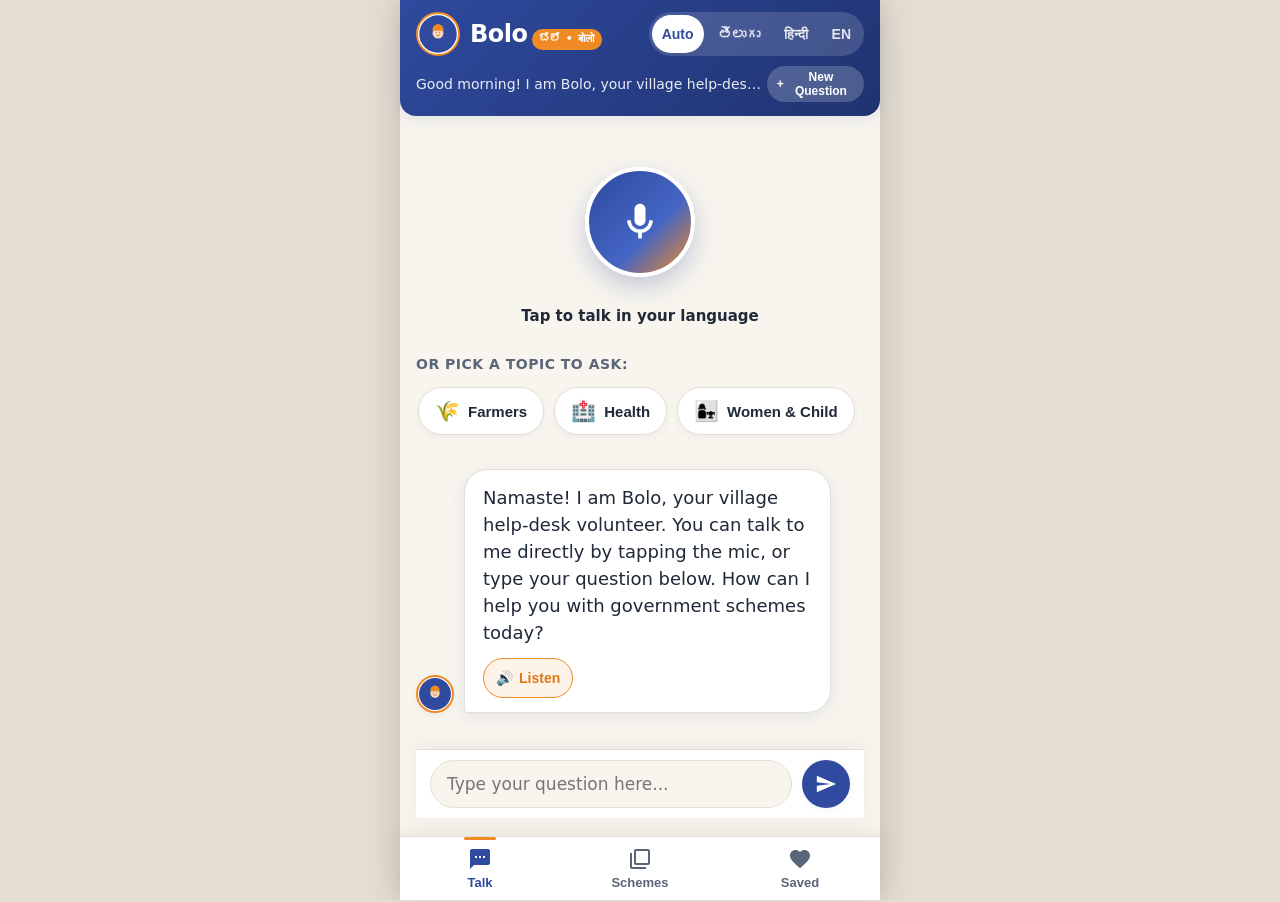
==== frontend/index.html @ a4b92b3e "Bolo: backend and frontend" ====
<!DOCTYPE html>
<html lang="en">
<head>
  <meta charset="UTF-8">
  <meta name="viewport" content="width=device-width, initial-scale=1.0, maximum-scale=1.0, user-scalable=no, viewport-fit=cover">
  <title>Bolo - Voice Help-Desk for Government Schemes</title>
  <meta name="description" content="Voice-first assistant helping rural and semi-urban Indian citizens discover government welfare schemes in their own language.">
  <link rel="manifest" href="manifest.json">
  <meta name="theme-color" content="#2f4a9e">
  <link rel="icon" type="image/svg+xml" href="icon.svg">
  <link rel="apple-touch-icon" href="icon.svg">
  <link rel="stylesheet" href="styles.css">
</head>
<body>
  <!-- Accessibility Live Region for Screen Readers -->
  <div id="aria-status" class="sr-only" style="position: absolute; width: 1px; height: 1px; padding: 0; margin: -1px; overflow: hidden; clip: rect(0, 0, 0, 0); border: 0;" aria-live="polite" aria-atomic="true"></div>

  <div class="app-container">
    <!-- Top App Header -->
    <header class="app-header">
      <div class="header-top">
        <div class="brand-wrapper">
          <div class="brand-avatar" aria-hidden="true">
            <svg viewBox="0 0 512 512" width="100%" height="100%">
              <circle cx="256" cy="256" r="240" fill="#2f4a9e"/>
              <circle cx="256" cy="245" r="70" fill="#fbd5b5"/>
              <path d="M 186 215 C 180 160, 215 130, 256 130 C 297 130, 332 160, 326 215 Z" fill="#f08a24"/>
              <path d="M 234 270 Q 256 295 278 270" fill="none" stroke="#683416" stroke-width="5" stroke-linecap="round"/>
              <circle cx="234" cy="240" r="6" fill="#3c2415"/>
              <circle cx="278" cy="240" r="6" fill="#3c2415"/>
            </svg>
          </div>
          <div class="brand-title">
            <span>Bolo</span>
            <span class="brand-badge">బోలో • बोलो</span>
          </div>
        </div>

        <!-- Language Selector Chips -->
        <nav class="lang-selector" aria-label="Language selection">
          <button type="button" class="lang-btn active" data-lang="auto">Auto</button>
          <button type="button" class="lang-btn" data-lang="te">తెలుగు</button>
          <button type="button" class="lang-btn" data-lang="hi">हिन्दी</button>
          <button type="button" class="lang-btn" data-lang="en">EN</button>
        </nav>
      </div>

      <!-- Time of Day Greeting & Reset Chat -->
      <div class="greeting-bar">
        <span id="header-greeting" class="greeting-text">Namaste! How can I help you?</span>
        <button type="button" id="btn-new-chat" class="reset-chat-btn" title="Start fresh conversation">
          <span>+</span>
          <span id="lbl-new-chat">New Question</span>
        </button>
      </div>
    </header>

    <!-- System Notification Banners -->
    <div id="banner-offline" class="system-banner offline" role="alert">
      <span>⚠️ You are offline. Please check your internet connection.</span>
    </div>
    <div id="banner-waking" class="system-banner loading-wake" role="status">
      <span>⏳ Waking up server, one moment please...</span>
    </div>
    <div id="banner-voice-unavail" class="system-banner voice-unavail" role="status">
      <span>ℹ️ Spoken voice unavailable on this device. Displaying text response.</span>
    </div>

    <!-- ==================== SCREEN 1: TALK (HOME) ==================== -->
    <main id="screen-talk" class="screen talk-screen active">
      <!-- Voice Orb Section -->
      <section class="orb-section" aria-label="Voice conversation orb">
        <div id="orb-wrapper" class="orb-container state-idle" tabindex="0" role="button" aria-label="Microphone button: Tap to talk">
          <div class="orb-ripple orb-ripple-1"></div>
          <div class="orb-ripple orb-ripple-2"></div>
          
          <div class="voice-orb">
            <!-- Mic Icon -->
            <svg id="icon-mic" class="orb-icon" viewBox="0 0 24 24">
              <path d="M12 14c1.66 0 3-1.34 3-3V5c0-1.66-1.34-3-3-3S9 3.34 9 5v6c0 1.66 1.34 3 3 3z"/>
              <path d="M17 11c0 2.76-2.24 5-5 5s-5-2.24-5-5H5c0 3.53 2.61 6.43 6 6.92V21h2v-3.08c3.39-.49 6-3.39 6-6.92h-2z"/>
            </svg>
          </div>
        </div>

        <div id="orb-status" class="orb-status-badge">Tap to talk in your language</div>
        
        <button type="button" id="btn-stop-speaking" class="orb-stop-btn">
          ⏹️ <span id="lbl-stop-voice">Stop Bolo</span>
        </button>
      </section>

      <!-- Topic Starter Tiles -->
      <section class="starter-section" aria-label="Category Starter Questions">
        <div class="section-label" id="lbl-starter-topics">Or pick a topic to ask:</div>
        <div class="starter-chips-scroll" id="starter-tiles-container">
          <!-- Injected via JS based on current language -->
        </div>
      </section>

      <!-- Chat Bubble Container -->
      <section class="chat-messages" id="chat-messages" aria-live="polite">
        <!-- Welcoming Volunteer Message -->
        <div class="chat-row bolo">
          <div class="bubble-avatar" aria-hidden="true">
            <svg viewBox="0 0 512 512" width="100%" height="100%">
              <circle cx="256" cy="256" r="240" fill="#2f4a9e"/>
              <circle cx="256" cy="245" r="70" fill="#fbd5b5"/>
              <path d="M 186 215 C 180 160, 215 130, 256 130 C 297 130, 332 160, 326 215 Z" fill="#f08a24"/>
              <circle cx="234" cy="240" r="6" fill="#3c2415"/>
              <circle cx="278" cy="240" r="6" fill="#3c2415"/>
              <path d="M 234 270 Q 256 295 278 270" fill="none" stroke="#683416" stroke-width="5" stroke-linecap="round"/>
            </svg>
          </div>
          <div class="bubble bolo-bubble">
            <div class="bubble-text" id="welcome-bubble-msg">
              Namaste! I am Bolo, your village help-desk volunteer. You can talk to me directly by tapping the mic, or type your question below. How can I help you with government schemes today?
            </div>
            <div class="bubble-footer">
              <div class="bubble-tools-row">
                <button type="button" class="listen-again-btn welcome-listen-btn">
                  🔊 <span class="lbl-listen-again">Listen</span>
                </button>
              </div>
            </div>
          </div>
        </div>
      </section>

      <!-- Sticky Backup Text Input Bar -->
      <div class="chat-input-bar">
        <input type="text" id="chat-text-input" class="text-input-field" placeholder="Type your question..." autocomplete="off">
        <button type="button" id="btn-send-text" class="send-msg-btn" aria-label="Send question">
          <svg viewBox="0 0 24 24">
            <path d="M2.01 21L23 12 2.01 3 2 10l15 2-15 2z"/>
          </svg>
        </button>
      </div>
    </main>

    <!-- ==================== SCREEN 2: SCHEMES ==================== -->
    <main id="screen-schemes" class="screen schemes-screen">
      <div class="search-box-wrapper">
        <input type="text" id="schemes-search-input" class="search-input" placeholder="Search 130+ schemes (e.g. Kisan, Awas, Health)...">
        <span class="search-icon-badge" aria-hidden="true">🔍</span>
      </div>

      <!-- Categories Filter Chips -->
      <div class="cat-chips-scroll" id="categories-filter-scroll" aria-label="Filter schemes by category">
        <!-- Rendered dynamically from GET /categories -->
      </div>

      <!-- Scheme Cards List -->
      <div class="schemes-list" id="schemes-cards-list">
        <!-- Rendered dynamically -->
      </div>
    </main>

    <!-- ==================== SCREEN 3: SAVED ==================== -->
    <main id="screen-saved" class="screen saved-screen">
      <!-- Bookmarked Schemes Section -->
      <section class="saved-section">
        <div class="saved-header-row">
          <div class="section-label" id="lbl-saved-schemes-title">Saved Schemes</div>
        </div>
        <div id="saved-schemes-container" class="schemes-list">
          <div class="empty-state" id="lbl-empty-saved">No saved schemes yet. Tap the heart icon on any scheme to save it for quick offline reference.</div>
        </div>
      </section>

      <!-- Recent Questions Section -->
      <section class="saved-section" style="margin-top: 12px;">
        <div class="saved-header-row">
          <div class="section-label" id="lbl-recent-questions-title">Recent Questions (Last 10)</div>
          <button type="button" id="btn-clear-questions" class="clear-btn">Clear All</button>
        </div>
        <div id="recent-questions-container" class="schemes-list">
          <div class="empty-state" id="lbl-empty-questions">No recent questions asked yet.</div>
        </div>
      </section>
    </main>

    <!-- ==================== BOTTOM SHEET MODAL (SCHEME DETAILS) ==================== -->
    <div id="bottom-sheet-backdrop" class="bottom-sheet-backdrop" role="dialog" aria-modal="true" aria-hidden="true">
      <div class="bottom-sheet" id="bottom-sheet-content">
        <div class="sheet-handle-bar"></div>
        
        <div class="sheet-header">
          <div class="sheet-title-group">
            <span class="cat-tag" id="sheet-cat-badge">Category</span>
            <h2 class="card-title" id="sheet-scheme-title" style="margin-top: 4px;">Scheme Title</h2>
            <div style="font-size: 13px; color: var(--text-muted); margin-top: 2px;" id="sheet-verified-date">Verified</div>
          </div>
          <button type="button" class="sheet-close-btn" id="btn-close-sheet" aria-label="Close details">✕</button>
        </div>

        <div class="sheet-body">
          <!-- Benefits Highlight -->
          <div class="benefit-highlight-box" id="sheet-benefit-box">
            💰 Benefit: ...
          </div>

          <!-- Description -->
          <div class="sheet-section">
            <div class="sheet-section-title" id="lbl-sheet-desc">What it is</div>
            <div class="sheet-section-content" id="sheet-desc-content">...</div>
          </div>

          <!-- Eligibility -->
          <div class="sheet-section">
            <div class="sheet-section-title" id="lbl-sheet-eligibility">Eligibility Criteria</div>
            <div class="sheet-section-content" id="sheet-eligibility-content">...</div>
          </div>

          <!-- Age & Income Limits -->
          <div class="sheet-section">
            <div class="sheet-section-title" id="lbl-sheet-limits">Age & Income Limits</div>
            <div class="sheet-section-content">
              <div><strong>Age Limit:</strong> <span id="sheet-age-content">None</span></div>
              <div style="margin-top: 4px;"><strong>Income Limit:</strong> <span id="sheet-income-content">None</span></div>
            </div>
          </div>

          <!-- Interactive Documents Checklist -->
          <div class="sheet-section">
            <div class="sheet-section-title" id="lbl-sheet-docs">Required Documents Checklist</div>
            <div class="checklist-container" id="sheet-docs-checklist">
              <!-- Rendered dynamically with checkboxes -->
            </div>
          </div>

          <!-- How to Apply -->
          <div class="sheet-section">
            <div class="sheet-section-title" id="lbl-sheet-apply">How to Apply</div>
            <div class="sheet-section-content" id="sheet-apply-content">...</div>
          </div>

          <!-- Official Portal Link -->
          <div class="sheet-section">
            <div class="sheet-section-title" id="lbl-sheet-portal">Official Portal</div>
            <a href="#" id="sheet-official-url" target="_blank" rel="noopener noreferrer" style="color: var(--primary); font-size: 15px; word-break: break-all;">
              Visit Official Website ↗
            </a>
          </div>
        </div>

        <!-- Sticky Actions -->
        <div class="sheet-actions">
          <div class="sheet-actions-row">
            <button type="button" class="sheet-btn ask" id="sheet-btn-ask">
              🗣️ <span id="lbl-sheet-ask">Ask Bolo</span>
            </button>
            <button type="button" class="sheet-btn listen" id="sheet-btn-listen">
              🔊 <span id="lbl-sheet-listen">Listen</span>
            </button>
          </div>
          <div class="sheet-actions-row">
            <button type="button" class="sheet-btn save" id="sheet-btn-save">
              🤍 <span id="lbl-sheet-save">Save</span>
            </button>
            <a href="#" class="sheet-btn share" id="sheet-btn-whatsapp" target="_blank" rel="noopener noreferrer">
              📲 <span>WhatsApp</span>
            </a>
          </div>
        </div>
      </div>
    </div>

    <!-- ==================== BOTTOM TAB BAR ==================== -->
    <nav class="bottom-nav" aria-label="Bottom Navigation">
      <button type="button" class="nav-tab active" data-tab="talk" id="tab-btn-talk">
        <svg viewBox="0 0 24 24">
          <path d="M20 2H4c-1.1 0-1.99.9-1.99 2L2 22l4-4h14c1.1 0 2-.9 2-2V4c0-1.1-.9-2-2-2zM9 11H7V9h2v2zm4 0h-2V9h2v2zm4 0h-2V9h2v2z"/>
        </svg>
        <span id="nav-lbl-talk">Talk</span>
      </button>

      <button type="button" class="nav-tab" data-tab="schemes" id="tab-btn-schemes">
        <svg viewBox="0 0 24 24">
          <path d="M4 6H2v14c0 1.1.9 2 2 2h14v-2H4V6zm16-4H8c-1.1 0-2 .9-2 2v12c0 1.1.9 2 2 2h12c1.1 0 2-.9 2-2V4c0-1.1-.9-2-2-2zm0 14H8V4h12v12z"/>
        </svg>
        <span id="nav-lbl-schemes">Schemes</span>
      </button>

      <button type="button" class="nav-tab" data-tab="saved" id="tab-btn-saved">
        <svg viewBox="0 0 24 24">
          <path d="M12 21.35l-1.45-1.32C5.4 15.36 2 12.28 2 8.5 2 5.42 4.42 3 7.5 3c1.74 0 3.41.81 4.5 2.09C13.09 3.81 14.76 3 16.5 3 19.58 3 22 5.42 22 8.5c0 3.78-3.4 6.86-8.55 11.54L12 21.35z"/>
        </svg>
        <span id="nav-lbl-saved">Saved</span>
      </button>
    </nav>
  </div>

  <script src="config.js"></script>
  <script src="app.js"></script>
</body>
</html>
---- frontend/styles.css ----
/* ==========================================================================
   Bolo Mobile Web App - Stylesheet
   Warm Indian Palette: Deep Blue (#2f4a9e), Saffron (#f08a24), Green (#1f8a4c),
   Red (#d9442b), Cream (#f8f5ee).
   ========================================================================== */

:root {
  --primary: #2f4a9e;
  --primary-dark: #1f3370;
  --primary-light: #4465c4;
  --saffron: #f08a24;
  --saffron-light: #fef3e9;
  --saffron-hover: #dd7915;
  --green: #1f8a4c;
  --green-light: #e8f5ee;
  --red: #d9442b;
  --red-light: #fcece9;
  
  --bg-app: #f8f5ee;
  --bg-card: #ffffff;
  --bg-surface: #ffffff;
  --bg-bubble-bolo: #ffffff;
  --bg-bubble-user: #2f4a9e;
  
  --text-main: #1f2937;
  --text-muted: #596579;
  --text-light: #ffffff;
  
  --border-subtle: #e5e0d4;
  --border-focus: #f08a24;
  
  --shadow-sm: 0 2px 6px rgba(47, 74, 158, 0.06);
  --shadow-md: 0 4px 16px rgba(47, 74, 158, 0.1);
  --shadow-lg: 0 10px 28px rgba(47, 74, 158, 0.14);
  
  --radius-sm: 10px;
  --radius-md: 16px;
  --radius-lg: 24px;
  --radius-full: 9999px;

  --font-family: system-ui, -apple-system, BlinkMacSystemFont, "Segoe UI", Roboto, "Noto Sans Telugu", "Noto Sans Devanagari", sans-serif;
}

@media (prefers-color-scheme: dark) {
  :root {
    --bg-app: #121620;
    --bg-card: #1c2233;
    --bg-surface: #1e2538;
    --bg-bubble-bolo: #1c2233;
    --bg-bubble-user: #2f4a9e;
    
    --text-main: #f3f4f6;
    --text-muted: #9aa8bd;
    --border-subtle: #2d374e;
    --saffron-light: #342416;
    --green-light: #162f22;
    --red-light: #351b17;
    
    --shadow-sm: 0 2px 6px rgba(0, 0, 0, 0.3);
    --shadow-md: 0 4px 16px rgba(0, 0, 0, 0.4);
    --shadow-lg: 0 10px 28px rgba(0, 0, 0, 0.5);
  }
}

/* ==================== BASE & RESET ==================== */
*, *::before, *::after {
  box-sizing: border-box;
  margin: 0;
  padding: 0;
  -webkit-tap-highlight-color: transparent;
}

html, body {
  width: 100%;
  height: 100%;
  background-color: #e5ded2;
  font-family: var(--font-family);
  font-size: 18px;
  line-height: 1.5;
  color: var(--text-main);
  overflow-x: hidden;
}

/* Centered Mobile App Shell on Desktop */
.app-container {
  width: 100%;
  max-width: 480px;
  min-height: 100vh;
  margin: 0 auto;
  background-color: var(--bg-app);
  display: flex;
  flex-direction: column;
  position: relative;
  box-shadow: 0 0 40px rgba(0, 0, 0, 0.15);
  padding-bottom: calc(68px + env(safe-area-inset-bottom, 0px));
}

/* Accessibility Focus Outline */
button:focus-visible, a:focus-visible, input:focus-visible {
  outline: 3px solid var(--saffron);
  outline-offset: 2px;
}

/* ==================== HEADER & TOP BAR ==================== */
.app-header {
  background: linear-gradient(135deg, var(--primary) 0%, var(--primary-dark) 100%);
  color: var(--text-light);
  padding: max(12px, env(safe-area-inset-top, 12px)) 16px 14px 16px;
  border-bottom-left-radius: var(--radius-md);
  border-bottom-right-radius: var(--radius-md);
  box-shadow: var(--shadow-md);
  position: sticky;
  top: 0;
  z-index: 40;
}

.header-top {
  display: flex;
  align-items: center;
  justify-content: space-between;
  margin-bottom: 8px;
}

.brand-wrapper {
  display: flex;
  align-items: center;
  gap: 10px;
}

.brand-avatar {
  width: 44px;
  height: 44px;
  border-radius: var(--radius-full);
  border: 2px solid var(--saffron);
  background: #ffffff;
  display: flex;
  align-items: center;
  justify-content: center;
  overflow: hidden;
  box-shadow: var(--shadow-sm);
}

.brand-avatar svg {
  width: 100%;
  height: 100%;
}

.brand-title {
  font-size: 24px;
  font-weight: 800;
  letter-spacing: -0.5px;
  display: flex;
  align-items: baseline;
  gap: 4px;
}

.brand-badge {
  font-size: 11px;
  font-weight: 600;
  background: var(--saffron);
  color: #ffffff;
  padding: 2px 7px;
  border-radius: var(--radius-full);
  text-transform: uppercase;
  letter-spacing: 0.5px;
}

/* Language Selector Chips */
.lang-selector {
  display: flex;
  gap: 4px;
  background: rgba(255, 255, 255, 0.15);
  padding: 3px;
  border-radius: var(--radius-full);
}

.lang-btn {
  background: transparent;
  border: none;
  color: rgba(255, 255, 255, 0.85);
  font-size: 14px;
  font-weight: 600;
  padding: 6px 10px;
  min-height: 38px;
  border-radius: var(--radius-full);
  cursor: pointer;
  transition: all 0.2s ease;
}

.lang-btn.active {
  background: #ffffff;
  color: var(--primary);
  box-shadow: var(--shadow-sm);
}

/* Greeting Sub-bar */
.greeting-bar {
  font-size: 14px;
  color: rgba(255, 255, 255, 0.9);
  display: flex;
  align-items: center;
  justify-content: space-between;
  padding-top: 2px;
}

.greeting-text {
  font-weight: 500;
  white-space: nowrap;
  overflow: hidden;
  text-overflow: ellipsis;
}

.reset-chat-btn {
  background: rgba(255, 255, 255, 0.2);
  color: #ffffff;
  border: none;
  font-size: 12px;
  font-weight: 600;
  padding: 4px 10px;
  border-radius: var(--radius-full);
  cursor: pointer;
  display: flex;
  align-items: center;
  gap: 4px;
  transition: background 0.2s;
}

.reset-chat-btn:hover {
  background: rgba(255, 255, 255, 0.3);
}

/* ==================== SYSTEM NOTIFICATION BANNERS ==================== */
.system-banner {
  padding: 8px 16px;
  font-size: 14px;
  font-weight: 600;
  display: flex;
  align-items: center;
  justify-content: space-between;
  gap: 8px;
  display: none;
  z-index: 39;
}

.system-banner.active {
  display: flex;
}

.system-banner.offline {
  background: var(--red);
  color: #ffffff;
}

.system-banner.loading-wake {
  background: var(--saffron);
  color: #ffffff;
}

.system-banner.voice-unavail {
  background: var(--primary);
  color: #ffffff;
  font-size: 13px;
}

/* Screen Views */
.screen {
  display: none;
  flex: 1;
  padding: 16px;
  flex-direction: column;
}

.screen.active {
  display: flex;
}

/* ==================== SCREEN 1: TALK (HOME) ==================== */
.talk-screen {
  display: flex;
  flex-direction: column;
  gap: 16px;
}

/* Voice Orb Section */
.orb-section {
  display: flex;
  flex-direction: column;
  align-items: center;
  justify-content: center;
  padding: 20px 0 10px 0;
  position: relative;
}

.orb-container {
  width: 140px;
  height: 140px;
  position: relative;
  display: flex;
  align-items: center;
  justify-content: center;
  cursor: pointer;
}

/* Expanding ripple rings behind the orb */
.orb-ripple {
  position: absolute;
  width: 100%;
  height: 100%;
  border-radius: var(--radius-full);
  pointer-events: none;
  opacity: 0;
  transition: transform 0.1s ease, opacity 0.2s ease;
}

/* The Core Voice Orb Button */
.voice-orb {
  width: 110px;
  height: 110px;
  border-radius: var(--radius-full);
  border: 4px solid #ffffff;
  display: flex;
  flex-direction: column;
  align-items: center;
  justify-content: center;
  position: relative;
  z-index: 5;
  box-shadow: 0 10px 25px rgba(47, 74, 158, 0.25);
  transition: all 0.3s cubic-bezier(0.34, 1.56, 0.64, 1);
  background: linear-gradient(135deg, var(--primary) 0%, var(--saffron) 100%);
  color: #ffffff;
}

.orb-icon {
  width: 44px;
  height: 44px;
  fill: currentColor;
}

.orb-status-badge {
  margin-top: 12px;
  font-size: 15px;
  font-weight: 700;
  color: var(--text-main);
  text-align: center;
  min-height: 24px;
  display: flex;
  align-items: center;
  gap: 6px;
}

/* Orb States */
/* 1. Idle: Soft breathing */
.orb-container.state-idle .voice-orb {
  animation: orb-breathe 3.5s ease-in-out infinite;
  background: linear-gradient(135deg, var(--primary) 0%, var(--primary-light) 60%, var(--saffron) 100%);
}

@keyframes orb-breathe {
  0%, 100% { transform: scale(1); box-shadow: 0 8px 20px rgba(47, 74, 158, 0.2); }
  50% { transform: scale(1.05); box-shadow: 0 12px 30px rgba(240, 138, 36, 0.3); }
}

/* 2. Listening: Green reactive ripples */
.orb-container.state-listening .voice-orb {
  background: linear-gradient(135deg, var(--green) 0%, #2ecc71 100%);
  border-color: #ffffff;
  box-shadow: 0 0 30px rgba(31, 138, 76, 0.5);
  animation: orb-listening-pulse 1.2s infinite alternate;
}

.orb-container.state-listening .orb-ripple-1 {
  border: 3px solid var(--green);
  opacity: 0.6;
  animation: ripple-wave 1.8s infinite;
}

.orb-container.state-listening .orb-ripple-2 {
  border: 2px solid var(--green);
  opacity: 0.4;
  animation: ripple-wave 1.8s 0.6s infinite;
}

@keyframes orb-listening-pulse {
  0% { transform: scale(1.02); }
  100% { transform: scale(1.08); }
}

@keyframes ripple-wave {
  0% { transform: scale(1); opacity: 0.7; }
  100% { transform: scale(1.7); opacity: 0; }
}

/* 3. Thinking: Saffron dots */
.orb-container.state-thinking .voice-orb {
  background: linear-gradient(135deg, var(--saffron) 0%, #ffb74d 100%);
  animation: orb-rotate-glow 2s linear infinite;
  box-shadow: 0 0 25px rgba(240, 138, 36, 0.5);
}

@keyframes orb-rotate-glow {
  0% { transform: rotate(0deg); }
  100% { transform: rotate(360deg); }
}

/* 4. Speaking: Pulsing with Stop action */
.orb-container.state-speaking .voice-orb {
  background: linear-gradient(135deg, var(--primary) 0%, #e74c3c 100%);
  box-shadow: 0 0 28px rgba(231, 76, 60, 0.4);
  animation: orb-speaking-pulse 0.8s infinite alternate;
}

.orb-stop-btn {
  display: none;
  margin-top: 8px;
  background: var(--red);
  color: #ffffff;
  border: none;
  font-size: 14px;
  font-weight: 700;
  padding: 8px 18px;
  border-radius: var(--radius-full);
  cursor: pointer;
  box-shadow: var(--shadow-sm);
  align-items: center;
  gap: 6px;
}

.orb-container.state-speaking ~ .orb-stop-btn {
  display: inline-flex;
}

/* Category Starter Chips Horizontal Carousel */
.starter-section {
  display: flex;
  flex-direction: column;
  gap: 8px;
}

.section-label {
  font-size: 14px;
  font-weight: 700;
  color: var(--text-muted);
  text-transform: uppercase;
  letter-spacing: 0.5px;
}

.starter-chips-scroll {
  display: flex;
  gap: 10px;
  overflow-x: auto;
  padding: 4px 2px 8px 2px;
  scrollbar-width: none;
  -webkit-overflow-scrolling: touch;
}

.starter-chips-scroll::-webkit-scrollbar {
  display: none;
}

.starter-tile {
  flex: 0 0 auto;
  display: flex;
  align-items: center;
  gap: 8px;
  background: var(--bg-card);
  border: 1px solid var(--border-subtle);
  padding: 10px 16px;
  min-height: 48px;
  border-radius: var(--radius-full);
  cursor: pointer;
  font-size: 15px;
  font-weight: 600;
  color: var(--text-main);
  box-shadow: var(--shadow-sm);
  transition: all 0.2s ease;
}

.starter-tile:hover, .starter-tile:active {
  border-color: var(--saffron);
  transform: translateY(-2px);
  box-shadow: var(--shadow-md);
}

.starter-tile .tile-icon {
  font-size: 20px;
}

/* Chat History Area */
.chat-messages {
  display: flex;
  flex-direction: column;
  gap: 16px;
  margin-top: 10px;
  padding-bottom: 20px;
}

/* Chat Bubble Common */
.chat-row {
  display: flex;
  align-items: flex-end;
  gap: 10px;
  width: 100%;
}

.chat-row.user {
  justify-content: flex-end;
}

.chat-row.bolo {
  justify-content: flex-start;
}

.bubble-avatar {
  width: 38px;
  height: 38px;
  border-radius: var(--radius-full);
  border: 2px solid var(--saffron);
  background: #ffffff;
  display: flex;
  align-items: center;
  justify-content: center;
  overflow: hidden;
  flex-shrink: 0;
  box-shadow: var(--shadow-sm);
}

.bubble {
  max-width: 82%;
  padding: 14px 18px;
  font-size: 18px;
  line-height: 1.5;
  box-shadow: var(--shadow-sm);
  position: relative;
  word-break: break-word;
}

/* User Bubble (Right) */
.bubble.user-bubble {
  background: var(--bg-bubble-user);
  color: var(--text-light);
  border-radius: var(--radius-lg);
  border-bottom-right-radius: 4px;
}

/* Bolo Bubble (Left) */
.bubble.bolo-bubble {
  background: var(--bg-bubble-bolo);
  color: var(--text-main);
  border: 1px solid var(--border-subtle);
  border-radius: var(--radius-lg);
  border-bottom-left-radius: 4px;
  box-shadow: var(--shadow-md);
}

.bubble.bolo-bubble.unknown-bubble {
  border-left: 5px solid var(--red);
  background: var(--red-light);
}

.bubble-text {
  font-size: 18px;
  font-weight: 500;
}

/* Bubble Actions & Controls */
.bubble-footer {
  margin-top: 12px;
  display: flex;
  flex-direction: column;
  gap: 10px;
}

.bubble-tools-row {
  display: flex;
  flex-wrap: wrap;
  align-items: center;
  gap: 8px;
}

.listen-again-btn {
  background: var(--saffron-light);
  color: var(--saffron-hover);
  border: 1px solid var(--saffron);
  font-size: 14px;
  font-weight: 600;
  padding: 6px 12px;
  min-height: 40px;
  border-radius: var(--radius-full);
  cursor: pointer;
  display: inline-flex;
  align-items: center;
  gap: 6px;
  transition: background 0.2s;
}

.listen-again-btn:hover {
  background: var(--saffron);
  color: #ffffff;
}

/* Source Chips */
.sources-container {
  display: flex;
  flex-wrap: wrap;
  gap: 6px;
}

.source-chip {
  background: var(--primary-light);
  color: #ffffff;
  font-size: 13px;
  font-weight: 600;
  padding: 5px 12px;
  min-height: 38px;
  border-radius: var(--radius-full);
  text-decoration: none;
  display: inline-flex;
  align-items: center;
  gap: 6px;
  transition: opacity 0.2s;
}

.source-chip:hover {
  opacity: 0.9;
}

/* Option Buttons for Follow-up Questions */
.options-container {
  display: flex;
  flex-wrap: wrap;
  gap: 8px;
  margin-top: 6px;
}

.option-btn {
  background: var(--saffron);
  color: #ffffff;
  border: none;
  font-size: 16px;
  font-weight: 700;
  padding: 10px 18px;
  min-height: 48px;
  border-radius: var(--radius-full);
  cursor: pointer;
  box-shadow: var(--shadow-sm);
  transition: transform 0.15s, background 0.2s;
}

.option-btn:hover, .option-btn:active {
  background: var(--saffron-hover);
  transform: scale(1.03);
}

/* Unknown State Helpline and Mee Seva Buttons */
.helpline-actions {
  display: flex;
  flex-direction: column;
  gap: 8px;
  margin-top: 8px;
}

.helpline-btn {
  display: flex;
  align-items: center;
  justify-content: center;
  gap: 8px;
  padding: 12px 18px;
  min-height: 48px;
  border-radius: var(--radius-md);
  text-decoration: none;
  font-size: 16px;
  font-weight: 700;
  cursor: pointer;
  box-shadow: var(--shadow-sm);
}

.helpline-btn.call {
  background: var(--red);
  color: #ffffff;
}

.helpline-btn.locator {
  background: var(--primary);
  color: #ffffff;
}

/* End-of-Answer Follow-up Prompts */
.answer-continuation {
  margin-top: 8px;
  display: flex;
  align-items: center;
  gap: 8px;
}

.talk-again-btn {
  background: var(--primary);
  color: #ffffff;
  border: none;
  font-size: 14px;
  font-weight: 600;
  padding: 8px 14px;
  border-radius: var(--radius-full);
  cursor: pointer;
}

/* Bottom Text Input Bar */
.chat-input-bar {
  position: sticky;
  bottom: calc(64px + env(safe-area-inset-bottom, 0px));
  background: var(--bg-surface);
  border-top: 1px solid var(--border-subtle);
  padding: 10px 14px;
  display: flex;
  align-items: center;
  gap: 10px;
  box-shadow: 0 -4px 16px rgba(0, 0, 0, 0.05);
  z-index: 30;
}

.text-input-field {
  flex: 1;
  background: var(--bg-app);
  border: 1.5px solid var(--border-subtle);
  color: var(--text-main);
  font-size: 17px;
  padding: 12px 16px;
  min-height: 48px;
  border-radius: var(--radius-full);
  outline: none;
  font-family: inherit;
  transition: border-color 0.2s;
}

.text-input-field:focus {
  border-color: var(--saffron);
}

.send-msg-btn {
  width: 48px;
  height: 48px;
  border-radius: var(--radius-full);
  background: var(--primary);
  color: #ffffff;
  border: none;
  display: flex;
  align-items: center;
  justify-content: center;
  cursor: pointer;
  flex-shrink: 0;
  box-shadow: var(--shadow-sm);
  transition: background 0.2s, transform 0.15s;
}

.send-msg-btn:hover {
  background: var(--primary-dark);
}

.send-msg-btn:active {
  transform: scale(0.95);
}

.send-msg-btn svg {
  width: 22px;
  height: 22px;
  fill: currentColor;
}

/* ==================== SCREEN 2: SCHEMES ==================== */
.schemes-screen {
  gap: 14px;
}

.search-box-wrapper {
  position: relative;
  width: 100%;
}

.search-input {
  width: 100%;
  background: var(--bg-card);
  border: 1.5px solid var(--border-subtle);
  color: var(--text-main);
  font-size: 16px;
  padding: 12px 42px 12px 16px;
  min-height: 48px;
  border-radius: var(--radius-md);
  font-family: inherit;
  box-shadow: var(--shadow-sm);
  transition: border-color 0.2s;
}

.search-input:focus {
  border-color: var(--saffron);
}

.search-icon-badge {
  position: absolute;
  right: 14px;
  top: 50%;
  transform: translateY(-50%);
  color: var(--text-muted);
  pointer-events: none;
}

/* Category Filter Chips */
.cat-chips-scroll {
  display: flex;
  gap: 8px;
  overflow-x: auto;
  padding: 4px 2px 6px 2px;
  scrollbar-width: none;
}

.cat-chips-scroll::-webkit-scrollbar {
  display: none;
}

.cat-filter-btn {
  background: var(--bg-card);
  border: 1px solid var(--border-subtle);
  color: var(--text-muted);
  font-size: 14px;
  font-weight: 600;
  padding: 8px 14px;
  min-height: 42px;
  border-radius: var(--radius-full);
  cursor: pointer;
  white-space: nowrap;
  box-shadow: var(--shadow-sm);
  transition: all 0.2s ease;
}

.cat-filter-btn.active {
  background: var(--primary);
  color: #ffffff;
  border-color: var(--primary);
}

/* Scheme Cards List */
.schemes-list {
  display: flex;
  flex-direction: column;
  gap: 12px;
  margin-top: 4px;
}

.scheme-card {
  background: var(--bg-card);
  border: 1px solid var(--border-subtle);
  border-radius: var(--radius-md);
  padding: 16px;
  box-shadow: var(--shadow-sm);
  cursor: pointer;
  display: flex;
  flex-direction: column;
  gap: 8px;
  transition: transform 0.15s, box-shadow 0.2s, border-color 0.2s;
}

.scheme-card:hover {
  transform: translateY(-2px);
  border-color: var(--saffron);
  box-shadow: var(--shadow-md);
}

.card-top {
  display: flex;
  align-items: center;
  justify-content: space-between;
}

.cat-tag {
  font-size: 12px;
  font-weight: 700;
  padding: 3px 8px;
  border-radius: var(--radius-full);
  text-transform: uppercase;
}

/* Category Colors */
.cat-tag.farmers { background: #e8f5e9; color: #2e7d32; }
.cat-tag.health { background: #e0f2f1; color: #00796b; }
.cat-tag.women { background: #fce4ec; color: #c2185b; }
.cat-tag.students { background: #ede7f6; color: #512da8; }
.cat-tag.pension { background: #fff3e0; color: #e65100; }
.cat-tag.housing { background: #eefeeb; color: #388e3c; }
.cat-tag.jobs { background: #e1f5fe; color: #0288d1; }
.cat-tag.loans { background: #fff8e1; color: #f57f17; }
.cat-tag.insurance { background: #e3f2fd; color: #1976d2; }
.cat-tag.disability { background: #f3e5f5; color: #7b1fa2; }
.cat-tag.village { background: #f1f8e9; color: #558b2f; }
.cat-tag.other { background: #f5f5f5; color: #616161; }

.card-title {
  font-size: 18px;
  font-weight: 700;
  color: var(--text-main);
  line-height: 1.35;
}

.card-desc {
  font-size: 15px;
  color: var(--text-muted);
  line-height: 1.45;
}

.benefit-chip {
  align-self: flex-start;
  background: var(--saffron-light);
  color: var(--saffron-hover);
  border: 1px solid rgba(240, 138, 36, 0.3);
  font-size: 13px;
  font-weight: 700;
  padding: 4px 10px;
  border-radius: var(--radius-sm);
  display: flex;
  align-items: center;
  gap: 6px;
}

/* ==================== BOTTOM SHEET DRAWER (SCHEME DETAILS) ==================== */
.bottom-sheet-backdrop {
  position: fixed;
  inset: 0;
  background: rgba(0, 0, 0, 0.6);
  z-index: 100;
  opacity: 0;
  pointer-events: none;
  transition: opacity 0.3s ease;
  display: flex;
  justify-content: center;
  align-items: flex-end;
}

.bottom-sheet-backdrop.active {
  opacity: 1;
  pointer-events: auto;
}

.bottom-sheet {
  width: 100%;
  max-width: 480px;
  max-height: 88vh;
  background: var(--bg-card);
  border-top-left-radius: var(--radius-lg);
  border-top-right-radius: var(--radius-lg);
  display: flex;
  flex-direction: column;
  overflow: hidden;
  transform: translateY(100%);
  transition: transform 0.3s cubic-bezier(0.2, 0.8, 0.2, 1);
  box-shadow: 0 -10px 40px rgba(0, 0, 0, 0.3);
}

.bottom-sheet-backdrop.active .bottom-sheet {
  transform: translateY(0);
}

.sheet-handle-bar {
  width: 40px;
  height: 5px;
  background: var(--border-subtle);
  border-radius: var(--radius-full);
  margin: 12px auto 6px auto;
}

.sheet-header {
  padding: 10px 20px;
  display: flex;
  align-items: flex-start;
  justify-content: space-between;
  border-bottom: 1px solid var(--border-subtle);
}

.sheet-title-group {
  flex: 1;
  padding-right: 12px;
}

.sheet-close-btn {
  background: var(--bg-app);
  border: none;
  width: 36px;
  height: 36px;
  border-radius: var(--radius-full);
  font-size: 20px;
  color: var(--text-muted);
  cursor: pointer;
  display: flex;
  align-items: center;
  justify-content: center;
}

.sheet-body {
  padding: 16px 20px;
  overflow-y: auto;
  display: flex;
  flex-direction: column;
  gap: 16px;
}

.sheet-section {
  display: flex;
  flex-direction: column;
  gap: 6px;
}

.sheet-section-title {
  font-size: 14px;
  font-weight: 700;
  color: var(--text-muted);
  text-transform: uppercase;
}

.sheet-section-content {
  font-size: 16px;
  line-height: 1.5;
  color: var(--text-main);
}

.benefit-highlight-box {
  background: var(--saffron-light);
  border: 1.5px solid var(--saffron);
  padding: 12px 16px;
  border-radius: var(--radius-md);
  color: var(--text-main);
  font-size: 16px;
  font-weight: 600;
}

/* Interactive Documents Checklist */
.checklist-container {
  display: flex;
  flex-direction: column;
  gap: 8px;
}

.checklist-item {
  display: flex;
  align-items: center;
  gap: 10px;
  background: var(--bg-app);
  padding: 10px 14px;
  min-height: 48px;
  border-radius: var(--radius-md);
  cursor: pointer;
  font-size: 16px;
  font-weight: 500;
}

.checklist-item input[type="checkbox"] {
  width: 20px;
  height: 20px;
  accent-color: var(--green);
  cursor: pointer;
}

.checklist-item.checked {
  text-decoration: line-through;
  opacity: 0.7;
}

/* Sheet Sticky Actions at Bottom */
.sheet-actions {
  padding: 12px 20px max(12px, env(safe-area-inset-bottom, 12px)) 20px;
  border-top: 1px solid var(--border-subtle);
  background: var(--bg-surface);
  display: flex;
  flex-direction: column;
  gap: 8px;
}

.sheet-actions-row {
  display: flex;
  gap: 8px;
}

.sheet-btn {
  flex: 1;
  padding: 12px 16px;
  min-height: 48px;
  border-radius: var(--radius-md);
  font-size: 15px;
  font-weight: 700;
  display: flex;
  align-items: center;
  justify-content: center;
  gap: 8px;
  cursor: pointer;
  border: none;
  text-decoration: none;
  box-shadow: var(--shadow-sm);
}

.sheet-btn.ask {
  background: var(--primary);
  color: #ffffff;
}

.sheet-btn.listen {
  background: var(--saffron);
  color: #ffffff;
}

.sheet-btn.save {
  background: var(--bg-app);
  border: 1px solid var(--border-subtle);
  color: var(--text-main);
}

.sheet-btn.save.saved {
  color: var(--red);
  border-color: var(--red);
}

.sheet-btn.share {
  background: #25d366;
  color: #ffffff;
}

/* ==================== SCREEN 3: SAVED ==================== */
.saved-screen {
  gap: 16px;
}

.saved-section {
  display: flex;
  flex-direction: column;
  gap: 10px;
}

.saved-header-row {
  display: flex;
  align-items: center;
  justify-content: space-between;
}

.clear-btn {
  background: transparent;
  border: none;
  color: var(--red);
  font-size: 13px;
  font-weight: 600;
  cursor: pointer;
}

.empty-state {
  text-align: center;
  padding: 24px 16px;
  color: var(--text-muted);
  font-size: 15px;
  background: var(--bg-card);
  border-radius: var(--radius-md);
  border: 1px dashed var(--border-subtle);
}

.question-chip {
  background: var(--bg-card);
  border: 1px solid var(--border-subtle);
  padding: 12px 16px;
  border-radius: var(--radius-md);
  font-size: 15px;
  color: var(--text-main);
  cursor: pointer;
  display: flex;
  align-items: center;
  justify-content: space-between;
  box-shadow: var(--shadow-sm);
}

/* ==================== BOTTOM TAB BAR ==================== */
.bottom-nav {
  position: fixed;
  bottom: 0;
  left: 50%;
  transform: translateX(-50%);
  width: 100%;
  max-width: 480px;
  height: calc(64px + env(safe-area-inset-bottom, 0px));
  padding-bottom: env(safe-area-inset-bottom, 0px);
  background: var(--bg-surface);
  border-top: 1px solid var(--border-subtle);
  display: flex;
  align-items: center;
  justify-content: space-around;
  z-index: 50;
  box-shadow: 0 -4px 20px rgba(0, 0, 0, 0.08);
}

.nav-tab {
  flex: 1;
  display: flex;
  flex-direction: column;
  align-items: center;
  justify-content: center;
  gap: 4px;
  height: 100%;
  background: transparent;
  border: none;
  color: var(--text-muted);
  cursor: pointer;
  font-size: 13px;
  font-weight: 600;
  transition: color 0.2s;
  position: relative;
}

.nav-tab svg {
  width: 24px;
  height: 24px;
  fill: currentColor;
}

.nav-tab.active {
  color: var(--primary);
  font-weight: 700;
}

.nav-tab.active::after {
  content: "";
  position: absolute;
  top: 0;
  width: 32px;
  height: 3px;
  background: var(--saffron);
  border-radius: var(--radius-full);
}

/* Respect Reduced Motion */
@media (prefers-reduced-motion: reduce) {
  *, *::before, *::after {
    animation-duration: 0.01ms !important;
    animation-iteration-count: 1 !important;
    transition-duration: 0.01ms !important;
  }
}
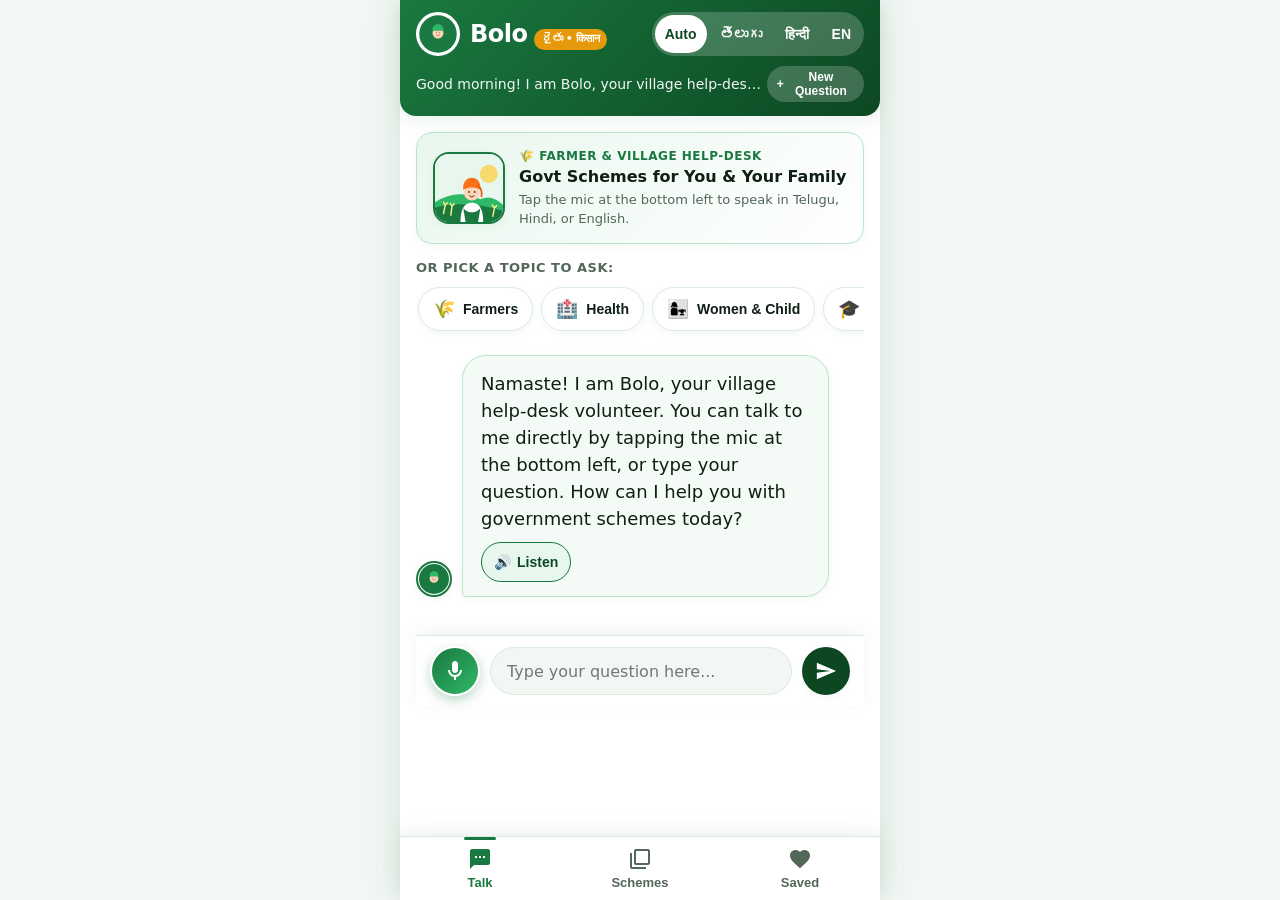
==== commit 0d017677: "Update frontend to White & Green farmer theme with bottom-left mic; configure Vercel api/index.py ro" ====
--- a/frontend/index.html
+++ b/frontend/index.html
@@ -4,9 +4,9 @@
   <meta charset="UTF-8">
   <meta name="viewport" content="width=device-width, initial-scale=1.0, maximum-scale=1.0, user-scalable=no, viewport-fit=cover">
   <title>Bolo - Voice Help-Desk for Government Schemes</title>
-  <meta name="description" content="Voice-first assistant helping rural and semi-urban Indian citizens discover government welfare schemes in their own language.">
+  <meta name="description" content="Voice-first assistant helping rural and semi-urban Indian farmers and citizens discover government welfare schemes in their own language.">
   <link rel="manifest" href="manifest.json">
-  <meta name="theme-color" content="#2f4a9e">
+  <meta name="theme-color" content="#1a7940">
   <link rel="icon" type="image/svg+xml" href="icon.svg">
   <link rel="apple-touch-icon" href="icon.svg">
   <link rel="stylesheet" href="styles.css">
@@ -16,23 +16,24 @@
   <div id="aria-status" class="sr-only" style="position: absolute; width: 1px; height: 1px; padding: 0; margin: -1px; overflow: hidden; clip: rect(0, 0, 0, 0); border: 0;" aria-live="polite" aria-atomic="true"></div>
 
   <div class="app-container">
-    <!-- Top App Header -->
+    <!-- Top App Header (White & Green) -->
     <header class="app-header">
       <div class="header-top">
         <div class="brand-wrapper">
           <div class="brand-avatar" aria-hidden="true">
             <svg viewBox="0 0 512 512" width="100%" height="100%">
-              <circle cx="256" cy="256" r="240" fill="#2f4a9e"/>
+              <circle cx="256" cy="256" r="240" fill="#1a7940"/>
               <circle cx="256" cy="245" r="70" fill="#fbd5b5"/>
-              <path d="M 186 215 C 180 160, 215 130, 256 130 C 297 130, 332 160, 326 215 Z" fill="#f08a24"/>
-              <path d="M 234 270 Q 256 295 278 270" fill="none" stroke="#683416" stroke-width="5" stroke-linecap="round"/>
+              <!-- Green Pagri / Turban for Farmer Helper -->
+              <path d="M 186 215 C 180 160, 215 130, 256 130 C 297 130, 332 160, 326 215 Z" fill="#2eb868"/>
               <circle cx="234" cy="240" r="6" fill="#3c2415"/>
               <circle cx="278" cy="240" r="6" fill="#3c2415"/>
+              <path d="M 234 270 Q 256 295 278 270" fill="none" stroke="#683416" stroke-width="5" stroke-linecap="round"/>
             </svg>
           </div>
           <div class="brand-title">
             <span>Bolo</span>
-            <span class="brand-badge">బోలో • बोलो</span>
+            <span class="brand-badge">రైతు • किसान</span>
           </div>
         </div>
 
@@ -68,26 +69,43 @@
 
     <!-- ==================== SCREEN 1: TALK (HOME) ==================== -->
     <main id="screen-talk" class="screen talk-screen active">
-      <!-- Voice Orb Section -->
-      <section class="orb-section" aria-label="Voice conversation orb">
-        <div id="orb-wrapper" class="orb-container state-idle" tabindex="0" role="button" aria-label="Microphone button: Tap to talk">
-          <div class="orb-ripple orb-ripple-1"></div>
-          <div class="orb-ripple orb-ripple-2"></div>
-          
-          <div class="voice-orb">
-            <!-- Mic Icon -->
-            <svg id="icon-mic" class="orb-icon" viewBox="0 0 24 24">
-              <path d="M12 14c1.66 0 3-1.34 3-3V5c0-1.66-1.34-3-3-3S9 3.34 9 5v6c0 1.66 1.34 3 3 3z"/>
-              <path d="M17 11c0 2.76-2.24 5-5 5s-5-2.24-5-5H5c0 3.53 2.61 6.43 6 6.92V21h2v-3.08c3.39-.49 6-3.39 6-6.92h-2z"/>
-            </svg>
-          </div>
-        </div>
-
-        <div id="orb-status" class="orb-status-badge">Tap to talk in your language</div>
-        
-        <button type="button" id="btn-stop-speaking" class="orb-stop-btn">
-          ⏹️ <span id="lbl-stop-voice">Stop Bolo</span>
-        </button>
+      <!-- Farmer Hero Graphic Card -->
+      <section class="farmer-hero-card" aria-label="Village helpdesk banner">
+        <div class="farmer-illustration-box">
+          <!-- Indian Farmer & Agricultural Field Vector Artwork -->
+          <svg viewBox="0 0 120 120" width="100%" height="100%">
+            <!-- Sky & Sun -->
+            <rect width="120" height="120" fill="#e8f7ee"/>
+            <circle cx="95" cy="35" r="16" fill="#fcd34d" opacity="0.8"/>
+            <!-- Green Hills / Agricultural Farmland -->
+            <path d="M 0 85 Q 40 60 80 80 Q 100 70 120 90 L 120 120 L 0 120 Z" fill="#2eb868"/>
+            <path d="M 0 95 Q 50 80 120 100 L 120 120 L 0 120 Z" fill="#1a7940"/>
+            <!-- Crops/Wheat Sheaves in Field -->
+            <path d="M 15 105 L 18 90 M 18 90 L 15 85 M 18 90 L 22 86" stroke="#fef08a" stroke-width="2.5" stroke-linecap="round"/>
+            <path d="M 28 108 L 30 92 M 30 92 L 27 87 M 30 92 L 34 88" stroke="#fef08a" stroke-width="2.5" stroke-linecap="round"/>
+            <path d="M 102 110 L 105 95 M 105 95 L 101 90 M 105 95 L 109 91" stroke="#fef08a" stroke-width="2.5" stroke-linecap="round"/>
+            <!-- Farmer Character (Indian Farmer with Turban/Pagri & Kurta) -->
+            <!-- Torso -->
+            <path d="M 45 120 C 45 92 55 86 65 86 C 75 86 85 92 85 120 Z" fill="#ffffff"/>
+            <!-- Green Angavastram / Cloth Over Shoulder -->
+            <path d="M 50 96 Q 65 110 80 96 L 76 120 L 54 120 Z" fill="#1a7940"/>
+            <!-- Head -->
+            <circle cx="65" cy="68" r="14" fill="#fbd5b5"/>
+            <!-- Pagri (Saffron / Orange Traditional Farmer Turban) -->
+            <path d="M 50 63 C 48 50 56 42 65 42 C 74 42 82 50 80 63 C 75 60 70 59 65 59 C 60 59 55 60 50 63 Z" fill="#f97316"/>
+            <!-- Smile & Eyes -->
+            <circle cx="60" cy="67" r="1.5" fill="#3c2415"/>
+            <circle cx="70" cy="67" r="1.5" fill="#3c2415"/>
+            <path d="M 61 74 Q 65 78 69 74" fill="none" stroke="#3c2415" stroke-width="1.5" stroke-linecap="round"/>
+            <!-- Pagri Tail Fold -->
+            <path d="M 76 56 Q 84 62 82 75" fill="none" stroke="#ea580c" stroke-width="3" stroke-linecap="round"/>
+          </svg>
+        </div>
+        <div class="farmer-hero-info">
+          <div class="farmer-hero-tag" id="lbl-hero-tag">🌾 Kisan & Gramin Seva</div>
+          <div class="farmer-hero-title" id="lbl-hero-title">Govt Schemes for You & Your Family</div>
+          <div class="farmer-hero-sub" id="lbl-hero-sub">Tap the mic at the bottom left to speak in Telugu, Hindi, or English.</div>
+        </div>
       </section>
 
       <!-- Topic Starter Tiles -->
@@ -104,9 +122,9 @@
         <div class="chat-row bolo">
           <div class="bubble-avatar" aria-hidden="true">
             <svg viewBox="0 0 512 512" width="100%" height="100%">
-              <circle cx="256" cy="256" r="240" fill="#2f4a9e"/>
+              <circle cx="256" cy="256" r="240" fill="#1a7940"/>
               <circle cx="256" cy="245" r="70" fill="#fbd5b5"/>
-              <path d="M 186 215 C 180 160, 215 130, 256 130 C 297 130, 332 160, 326 215 Z" fill="#f08a24"/>
+              <path d="M 186 215 C 180 160, 215 130, 256 130 C 297 130, 332 160, 326 215 Z" fill="#2eb868"/>
               <circle cx="234" cy="240" r="6" fill="#3c2415"/>
               <circle cx="278" cy="240" r="6" fill="#3c2415"/>
               <path d="M 234 270 Q 256 295 278 270" fill="none" stroke="#683416" stroke-width="5" stroke-linecap="round"/>
@@ -114,7 +132,7 @@
           </div>
           <div class="bubble bolo-bubble">
             <div class="bubble-text" id="welcome-bubble-msg">
-              Namaste! I am Bolo, your village help-desk volunteer. You can talk to me directly by tapping the mic, or type your question below. How can I help you with government schemes today?
+              Namaste! I am Bolo, your village help-desk volunteer. You can talk to me directly by tapping the mic at the bottom left, or type your question. How can I help you with government schemes today?
             </div>
             <div class="bubble-footer">
               <div class="bubble-tools-row">
@@ -127,9 +145,33 @@
         </div>
       </section>
 
-      <!-- Sticky Backup Text Input Bar -->
+      <!-- Floating Live Voice Status Bar -->
+      <div id="voice-status-bar" class="voice-status-bar" role="status">
+        <div class="voice-status-info">
+          <div class="voice-wave-dots">
+            <span></span><span></span><span></span>
+          </div>
+          <span id="voice-status-text">Listening... speak now</span>
+        </div>
+        <button type="button" id="btn-status-stop" class="voice-status-stop-btn">
+          ⏹️ <span id="lbl-status-stop">Stop</span>
+        </button>
+      </div>
+
+      <!-- Sticky Input Bar WITH MIC AT LEFT BOTTOM -->
       <div class="chat-input-bar">
+        <!-- 🎙️ MICROPHONE BUTTON AT LEFT BOTTOM -->
+        <button type="button" id="btn-left-mic" class="left-bottom-mic-btn" aria-label="Microphone: Tap to speak in your language" title="Tap to talk">
+          <svg id="mic-icon-svg" viewBox="0 0 24 24">
+            <path d="M12 14c1.66 0 3-1.34 3-3V5c0-1.66-1.34-3-3-3S9 3.34 9 5v6c0 1.66 1.34 3 3 3z"/>
+            <path d="M17 11c0 2.76-2.24 5-5 5s-5-2.24-5-5H5c0 3.53 2.61 6.43 6 6.92V21h2v-3.08c3.39-.49 6-3.39 6-6.92h-2z"/>
+          </svg>
+        </button>
+
+        <!-- Text input field -->
         <input type="text" id="chat-text-input" class="text-input-field" placeholder="Type your question..." autocomplete="off">
+
+        <!-- Send message button -->
         <button type="button" id="btn-send-text" class="send-msg-btn" aria-label="Send question">
           <svg viewBox="0 0 24 24">
             <path d="M2.01 21L23 12 2.01 3 2 10l15 2-15 2z"/>
@@ -238,7 +280,7 @@
           <!-- Official Portal Link -->
           <div class="sheet-section">
             <div class="sheet-section-title" id="lbl-sheet-portal">Official Portal</div>
-            <a href="#" id="sheet-official-url" target="_blank" rel="noopener noreferrer" style="color: var(--primary); font-size: 15px; word-break: break-all;">
+            <a href="#" id="sheet-official-url" target="_blank" rel="noopener noreferrer" style="color: var(--green-primary); font-weight: 700; font-size: 15px; word-break: break-all;">
               Visit Official Website ↗
             </a>
           </div>
--- a/frontend/styles.css
+++ b/frontend/styles.css
@@ -1,37 +1,35 @@
 /* ==========================================================================
-   Bolo Mobile Web App - Stylesheet
-   Warm Indian Palette: Deep Blue (#2f4a9e), Saffron (#f08a24), Green (#1f8a4c),
-   Red (#d9442b), Cream (#f8f5ee).
+   Bolo Mobile Web App - White & Green Agricultural Theme
+   Colors: Clean White (#ffffff), Lush Farm Green (#1a7940), Forest Green (#0d4722),
+   Mint Soft Green (#e8f7ee), Harvest Gold (#e69a0b), Slate Grey (#1e293b).
    ========================================================================== */
 
 :root {
-  --primary: #2f4a9e;
-  --primary-dark: #1f3370;
-  --primary-light: #4465c4;
-  --saffron: #f08a24;
-  --saffron-light: #fef3e9;
-  --saffron-hover: #dd7915;
-  --green: #1f8a4c;
-  --green-light: #e8f5ee;
-  --red: #d9442b;
-  --red-light: #fcece9;
+  --green-primary: #1a7940;
+  --green-dark: #0d4722;
+  --green-light: #2eb868;
+  --green-mint: #e8f7ee;
+  --green-border: #b8e6c7;
+  --gold-accent: #e69a0b;
+  --gold-light: #fef8eb;
   
-  --bg-app: #f8f5ee;
+  --bg-page: #f2f7f4;
+  --bg-app: #ffffff;
   --bg-card: #ffffff;
   --bg-surface: #ffffff;
-  --bg-bubble-bolo: #ffffff;
-  --bg-bubble-user: #2f4a9e;
+  --bg-bubble-bolo: #f4faf6;
+  --bg-bubble-user: #1a7940;
   
-  --text-main: #1f2937;
-  --text-muted: #596579;
+  --text-main: #0f1f15;
+  --text-muted: #52665a;
   --text-light: #ffffff;
   
-  --border-subtle: #e5e0d4;
-  --border-focus: #f08a24;
+  --border-subtle: #dbebe0;
+  --border-focus: #1a7940;
   
-  --shadow-sm: 0 2px 6px rgba(47, 74, 158, 0.06);
-  --shadow-md: 0 4px 16px rgba(47, 74, 158, 0.1);
-  --shadow-lg: 0 10px 28px rgba(47, 74, 158, 0.14);
+  --shadow-sm: 0 2px 8px rgba(26, 121, 64, 0.06);
+  --shadow-md: 0 4px 18px rgba(26, 121, 64, 0.1);
+  --shadow-lg: 0 10px 30px rgba(26, 121, 64, 0.16);
   
   --radius-sm: 10px;
   --radius-md: 16px;
@@ -43,26 +41,26 @@
 
 @media (prefers-color-scheme: dark) {
   :root {
-    --bg-app: #121620;
-    --bg-card: #1c2233;
-    --bg-surface: #1e2538;
-    --bg-bubble-bolo: #1c2233;
-    --bg-bubble-user: #2f4a9e;
+    --bg-page: #080d09;
+    --bg-app: #0e1711;
+    --bg-card: #152219;
+    --bg-surface: #142219;
+    --bg-bubble-bolo: #17261d;
+    --bg-bubble-user: #1a7940;
     
-    --text-main: #f3f4f6;
-    --text-muted: #9aa8bd;
-    --border-subtle: #2d374e;
-    --saffron-light: #342416;
-    --green-light: #162f22;
-    --red-light: #351b17;
+    --text-main: #f0f7f2;
+    --text-muted: #95a89c;
+    --border-subtle: #24382b;
+    --green-mint: #172c1e;
+    --gold-light: #2c2210;
     
-    --shadow-sm: 0 2px 6px rgba(0, 0, 0, 0.3);
-    --shadow-md: 0 4px 16px rgba(0, 0, 0, 0.4);
-    --shadow-lg: 0 10px 28px rgba(0, 0, 0, 0.5);
+    --shadow-sm: 0 2px 8px rgba(0, 0, 0, 0.4);
+    --shadow-md: 0 4px 18px rgba(0, 0, 0, 0.5);
+    --shadow-lg: 0 10px 30px rgba(0, 0, 0, 0.6);
   }
 }
 
-/* ==================== BASE & RESET ==================== */
+/* Base Reset */
 *, *::before, *::after {
   box-sizing: border-box;
   margin: 0;
@@ -73,7 +71,7 @@
 html, body {
   width: 100%;
   height: 100%;
-  background-color: #e5ded2;
+  background-color: var(--bg-page);
   font-family: var(--font-family);
   font-size: 18px;
   line-height: 1.5;
@@ -81,7 +79,7 @@
   overflow-x: hidden;
 }
 
-/* Centered Mobile App Shell on Desktop */
+/* Centered Mobile App Frame */
 .app-container {
   width: 100%;
   max-width: 480px;
@@ -91,19 +89,18 @@
   display: flex;
   flex-direction: column;
   position: relative;
-  box-shadow: 0 0 40px rgba(0, 0, 0, 0.15);
-  padding-bottom: calc(68px + env(safe-area-inset-bottom, 0px));
-}
-
-/* Accessibility Focus Outline */
+  box-shadow: 0 0 35px rgba(13, 71, 34, 0.12);
+  padding-bottom: calc(76px + env(safe-area-inset-bottom, 0px));
+}
+
 button:focus-visible, a:focus-visible, input:focus-visible {
-  outline: 3px solid var(--saffron);
+  outline: 3px solid var(--green-primary);
   outline-offset: 2px;
 }
 
-/* ==================== HEADER & TOP BAR ==================== */
+/* ==================== HEADER (WHITE & GREEN) ==================== */
 .app-header {
-  background: linear-gradient(135deg, var(--primary) 0%, var(--primary-dark) 100%);
+  background: linear-gradient(135deg, var(--green-primary) 0%, var(--green-dark) 100%);
   color: var(--text-light);
   padding: max(12px, env(safe-area-inset-top, 12px)) 16px 14px 16px;
   border-bottom-left-radius: var(--radius-md);
@@ -131,7 +128,7 @@
   width: 44px;
   height: 44px;
   border-radius: var(--radius-full);
-  border: 2px solid var(--saffron);
+  border: 2px solid #ffffff;
   background: #ffffff;
   display: flex;
   align-items: center;
@@ -151,25 +148,24 @@
   letter-spacing: -0.5px;
   display: flex;
   align-items: baseline;
-  gap: 4px;
+  gap: 6px;
 }
 
 .brand-badge {
   font-size: 11px;
-  font-weight: 600;
-  background: var(--saffron);
+  font-weight: 700;
+  background: var(--gold-accent);
   color: #ffffff;
-  padding: 2px 7px;
+  padding: 2px 8px;
   border-radius: var(--radius-full);
   text-transform: uppercase;
-  letter-spacing: 0.5px;
-}
-
-/* Language Selector Chips */
+}
+
+/* Language Switcher */
 .lang-selector {
   display: flex;
-  gap: 4px;
-  background: rgba(255, 255, 255, 0.15);
+  gap: 3px;
+  background: rgba(255, 255, 255, 0.2);
   padding: 3px;
   border-radius: var(--radius-full);
 }
@@ -177,7 +173,7 @@
 .lang-btn {
   background: transparent;
   border: none;
-  color: rgba(255, 255, 255, 0.85);
+  color: #ffffff;
   font-size: 14px;
   font-weight: 600;
   padding: 6px 10px;
@@ -189,14 +185,14 @@
 
 .lang-btn.active {
   background: #ffffff;
-  color: var(--primary);
+  color: var(--green-dark);
   box-shadow: var(--shadow-sm);
 }
 
 /* Greeting Sub-bar */
 .greeting-bar {
   font-size: 14px;
-  color: rgba(255, 255, 255, 0.9);
+  color: rgba(255, 255, 255, 0.95);
   display: flex;
   align-items: center;
   justify-content: space-between;
@@ -226,43 +222,27 @@
 }
 
 .reset-chat-btn:hover {
-  background: rgba(255, 255, 255, 0.3);
-}
-
-/* ==================== SYSTEM NOTIFICATION BANNERS ==================== */
+  background: rgba(255, 255, 255, 0.35);
+}
+
+/* Notification Banners */
 .system-banner {
   padding: 8px 16px;
   font-size: 14px;
   font-weight: 600;
-  display: flex;
+  display: none;
   align-items: center;
   justify-content: space-between;
   gap: 8px;
-  display: none;
   z-index: 39;
 }
 
-.system-banner.active {
-  display: flex;
-}
-
-.system-banner.offline {
-  background: var(--red);
-  color: #ffffff;
-}
-
-.system-banner.loading-wake {
-  background: var(--saffron);
-  color: #ffffff;
-}
-
-.system-banner.voice-unavail {
-  background: var(--primary);
-  color: #ffffff;
-  font-size: 13px;
-}
-
-/* Screen Views */
+.system-banner.active { display: flex; }
+.system-banner.offline { background: #d9442b; color: #ffffff; }
+.system-banner.loading-wake { background: var(--gold-accent); color: #ffffff; }
+.system-banner.voice-unavail { background: var(--green-primary); color: #ffffff; }
+
+/* Screens */
 .screen {
   display: none;
   flex: 1;
@@ -270,166 +250,68 @@
   flex-direction: column;
 }
 
-.screen.active {
-  display: flex;
-}
-
-/* ==================== SCREEN 1: TALK (HOME) ==================== */
+.screen.active { display: flex; }
+
+/* ==================== SCREEN 1: TALK SCREEN ==================== */
 .talk-screen {
-  display: flex;
-  flex-direction: column;
-  gap: 16px;
-}
-
-/* Voice Orb Section */
-.orb-section {
-  display: flex;
-  flex-direction: column;
+  gap: 14px;
+}
+
+/* Farmer Visual Banner */
+.farmer-hero-card {
+  background: linear-gradient(135deg, var(--green-mint) 0%, #ffffff 100%);
+  border: 1.5px solid var(--green-border);
+  border-radius: var(--radius-md);
+  padding: 14px 16px;
+  display: flex;
+  align-items: center;
+  gap: 14px;
+  box-shadow: var(--shadow-sm);
+  position: relative;
+  overflow: hidden;
+}
+
+.farmer-illustration-box {
+  width: 72px;
+  height: 72px;
+  flex-shrink: 0;
+  border-radius: var(--radius-md);
+  background: #ffffff;
+  border: 2px solid var(--green-primary);
+  overflow: hidden;
+  box-shadow: var(--shadow-sm);
+  display: flex;
   align-items: center;
   justify-content: center;
-  padding: 20px 0 10px 0;
-  position: relative;
-}
-
-.orb-container {
-  width: 140px;
-  height: 140px;
-  position: relative;
-  display: flex;
-  align-items: center;
-  justify-content: center;
-  cursor: pointer;
-}
-
-/* Expanding ripple rings behind the orb */
-.orb-ripple {
-  position: absolute;
-  width: 100%;
-  height: 100%;
-  border-radius: var(--radius-full);
-  pointer-events: none;
-  opacity: 0;
-  transition: transform 0.1s ease, opacity 0.2s ease;
-}
-
-/* The Core Voice Orb Button */
-.voice-orb {
-  width: 110px;
-  height: 110px;
-  border-radius: var(--radius-full);
-  border: 4px solid #ffffff;
-  display: flex;
-  flex-direction: column;
-  align-items: center;
-  justify-content: center;
-  position: relative;
-  z-index: 5;
-  box-shadow: 0 10px 25px rgba(47, 74, 158, 0.25);
-  transition: all 0.3s cubic-bezier(0.34, 1.56, 0.64, 1);
-  background: linear-gradient(135deg, var(--primary) 0%, var(--saffron) 100%);
-  color: #ffffff;
-}
-
-.orb-icon {
-  width: 44px;
-  height: 44px;
-  fill: currentColor;
-}
-
-.orb-status-badge {
-  margin-top: 12px;
-  font-size: 15px;
+}
+
+.farmer-hero-info {
+  flex: 1;
+}
+
+.farmer-hero-tag {
+  font-size: 12px;
+  font-weight: 700;
+  color: var(--green-primary);
+  text-transform: uppercase;
+  letter-spacing: 0.5px;
+}
+
+.farmer-hero-title {
+  font-size: 16px;
   font-weight: 700;
   color: var(--text-main);
-  text-align: center;
-  min-height: 24px;
-  display: flex;
-  align-items: center;
-  gap: 6px;
-}
-
-/* Orb States */
-/* 1. Idle: Soft breathing */
-.orb-container.state-idle .voice-orb {
-  animation: orb-breathe 3.5s ease-in-out infinite;
-  background: linear-gradient(135deg, var(--primary) 0%, var(--primary-light) 60%, var(--saffron) 100%);
-}
-
-@keyframes orb-breathe {
-  0%, 100% { transform: scale(1); box-shadow: 0 8px 20px rgba(47, 74, 158, 0.2); }
-  50% { transform: scale(1.05); box-shadow: 0 12px 30px rgba(240, 138, 36, 0.3); }
-}
-
-/* 2. Listening: Green reactive ripples */
-.orb-container.state-listening .voice-orb {
-  background: linear-gradient(135deg, var(--green) 0%, #2ecc71 100%);
-  border-color: #ffffff;
-  box-shadow: 0 0 30px rgba(31, 138, 76, 0.5);
-  animation: orb-listening-pulse 1.2s infinite alternate;
-}
-
-.orb-container.state-listening .orb-ripple-1 {
-  border: 3px solid var(--green);
-  opacity: 0.6;
-  animation: ripple-wave 1.8s infinite;
-}
-
-.orb-container.state-listening .orb-ripple-2 {
-  border: 2px solid var(--green);
-  opacity: 0.4;
-  animation: ripple-wave 1.8s 0.6s infinite;
-}
-
-@keyframes orb-listening-pulse {
-  0% { transform: scale(1.02); }
-  100% { transform: scale(1.08); }
-}
-
-@keyframes ripple-wave {
-  0% { transform: scale(1); opacity: 0.7; }
-  100% { transform: scale(1.7); opacity: 0; }
-}
-
-/* 3. Thinking: Saffron dots */
-.orb-container.state-thinking .voice-orb {
-  background: linear-gradient(135deg, var(--saffron) 0%, #ffb74d 100%);
-  animation: orb-rotate-glow 2s linear infinite;
-  box-shadow: 0 0 25px rgba(240, 138, 36, 0.5);
-}
-
-@keyframes orb-rotate-glow {
-  0% { transform: rotate(0deg); }
-  100% { transform: rotate(360deg); }
-}
-
-/* 4. Speaking: Pulsing with Stop action */
-.orb-container.state-speaking .voice-orb {
-  background: linear-gradient(135deg, var(--primary) 0%, #e74c3c 100%);
-  box-shadow: 0 0 28px rgba(231, 76, 60, 0.4);
-  animation: orb-speaking-pulse 0.8s infinite alternate;
-}
-
-.orb-stop-btn {
-  display: none;
-  margin-top: 8px;
-  background: var(--red);
-  color: #ffffff;
-  border: none;
-  font-size: 14px;
-  font-weight: 700;
-  padding: 8px 18px;
-  border-radius: var(--radius-full);
-  cursor: pointer;
-  box-shadow: var(--shadow-sm);
-  align-items: center;
-  gap: 6px;
-}
-
-.orb-container.state-speaking ~ .orb-stop-btn {
-  display: inline-flex;
-}
-
-/* Category Starter Chips Horizontal Carousel */
+  line-height: 1.3;
+  margin-top: 2px;
+}
+
+.farmer-hero-sub {
+  font-size: 13px;
+  color: var(--text-muted);
+  margin-top: 2px;
+}
+
+/* Category Starter Chips */
 .starter-section {
   display: flex;
   flex-direction: column;
@@ -437,7 +319,7 @@
 }
 
 .section-label {
-  font-size: 14px;
+  font-size: 13px;
   font-weight: 700;
   color: var(--text-muted);
   text-transform: uppercase;
@@ -446,16 +328,13 @@
 
 .starter-chips-scroll {
   display: flex;
-  gap: 10px;
+  gap: 8px;
   overflow-x: auto;
-  padding: 4px 2px 8px 2px;
+  padding: 2px 2px 6px 2px;
   scrollbar-width: none;
-  -webkit-overflow-scrolling: touch;
-}
-
-.starter-chips-scroll::-webkit-scrollbar {
-  display: none;
-}
+}
+
+.starter-chips-scroll::-webkit-scrollbar { display: none; }
 
 .starter-tile {
   flex: 0 0 auto;
@@ -463,12 +342,12 @@
   align-items: center;
   gap: 8px;
   background: var(--bg-card);
-  border: 1px solid var(--border-subtle);
-  padding: 10px 16px;
-  min-height: 48px;
-  border-radius: var(--radius-full);
-  cursor: pointer;
-  font-size: 15px;
+  border: 1.5px solid var(--border-subtle);
+  padding: 8px 14px;
+  min-height: 44px;
+  border-radius: var(--radius-full);
+  cursor: pointer;
+  font-size: 14px;
   font-weight: 600;
   color: var(--text-main);
   box-shadow: var(--shadow-sm);
@@ -476,25 +355,22 @@
 }
 
 .starter-tile:hover, .starter-tile:active {
-  border-color: var(--saffron);
+  border-color: var(--green-primary);
+  background: var(--green-mint);
   transform: translateY(-2px);
-  box-shadow: var(--shadow-md);
-}
-
-.starter-tile .tile-icon {
-  font-size: 20px;
-}
-
-/* Chat History Area */
+}
+
+.starter-tile .tile-icon { font-size: 18px; }
+
+/* Chat Container */
 .chat-messages {
   display: flex;
   flex-direction: column;
-  gap: 16px;
-  margin-top: 10px;
-  padding-bottom: 20px;
-}
-
-/* Chat Bubble Common */
+  gap: 14px;
+  margin-top: 4px;
+  padding-bottom: 24px;
+}
+
 .chat-row {
   display: flex;
   align-items: flex-end;
@@ -502,19 +378,14 @@
   width: 100%;
 }
 
-.chat-row.user {
-  justify-content: flex-end;
-}
-
-.chat-row.bolo {
-  justify-content: flex-start;
-}
+.chat-row.user { justify-content: flex-end; }
+.chat-row.bolo { justify-content: flex-start; }
 
 .bubble-avatar {
-  width: 38px;
-  height: 38px;
-  border-radius: var(--radius-full);
-  border: 2px solid var(--saffron);
+  width: 36px;
+  height: 36px;
+  border-radius: var(--radius-full);
+  border: 2px solid var(--green-primary);
   background: #ffffff;
   display: flex;
   align-items: center;
@@ -534,7 +405,7 @@
   word-break: break-word;
 }
 
-/* User Bubble (Right) */
+/* User Bubble (Right, Green) */
 .bubble.user-bubble {
   background: var(--bg-bubble-user);
   color: var(--text-light);
@@ -542,19 +413,19 @@
   border-bottom-right-radius: 4px;
 }
 
-/* Bolo Bubble (Left) */
+/* Bolo Bubble (Left, Crisp White/Mint) */
 .bubble.bolo-bubble {
   background: var(--bg-bubble-bolo);
   color: var(--text-main);
-  border: 1px solid var(--border-subtle);
+  border: 1.5px solid var(--green-border);
   border-radius: var(--radius-lg);
   border-bottom-left-radius: 4px;
-  box-shadow: var(--shadow-md);
+  box-shadow: var(--shadow-sm);
 }
 
 .bubble.bolo-bubble.unknown-bubble {
-  border-left: 5px solid var(--red);
-  background: var(--red-light);
+  border-left: 5px solid #d9442b;
+  background: #fdf3f2;
 }
 
 .bubble-text {
@@ -562,12 +433,11 @@
   font-weight: 500;
 }
 
-/* Bubble Actions & Controls */
 .bubble-footer {
-  margin-top: 12px;
-  display: flex;
-  flex-direction: column;
-  gap: 10px;
+  margin-top: 10px;
+  display: flex;
+  flex-direction: column;
+  gap: 8px;
 }
 
 .bubble-tools-row {
@@ -578,9 +448,9 @@
 }
 
 .listen-again-btn {
-  background: var(--saffron-light);
-  color: var(--saffron-hover);
-  border: 1px solid var(--saffron);
+  background: var(--green-mint);
+  color: var(--green-dark);
+  border: 1px solid var(--green-primary);
   font-size: 14px;
   font-weight: 600;
   padding: 6px 12px;
@@ -594,7 +464,7 @@
 }
 
 .listen-again-btn:hover {
-  background: var(--saffron);
+  background: var(--green-primary);
   color: #ffffff;
 }
 
@@ -606,7 +476,7 @@
 }
 
 .source-chip {
-  background: var(--primary-light);
+  background: var(--green-dark);
   color: #ffffff;
   font-size: 13px;
   font-weight: 600;
@@ -617,11 +487,6 @@
   display: inline-flex;
   align-items: center;
   gap: 6px;
-  transition: opacity 0.2s;
-}
-
-.source-chip:hover {
-  opacity: 0.9;
 }
 
 /* Option Buttons for Follow-up Questions */
@@ -633,7 +498,7 @@
 }
 
 .option-btn {
-  background: var(--saffron);
+  background: var(--green-primary);
   color: #ffffff;
   border: none;
   font-size: 16px;
@@ -647,11 +512,11 @@
 }
 
 .option-btn:hover, .option-btn:active {
-  background: var(--saffron-hover);
-  transform: scale(1.03);
-}
-
-/* Unknown State Helpline and Mee Seva Buttons */
+  background: var(--green-dark);
+  transform: scale(1.02);
+}
+
+/* Unknown State Actions */
 .helpline-actions {
   display: flex;
   flex-direction: column;
@@ -668,61 +533,140 @@
   min-height: 48px;
   border-radius: var(--radius-md);
   text-decoration: none;
-  font-size: 16px;
-  font-weight: 700;
-  cursor: pointer;
-  box-shadow: var(--shadow-sm);
-}
-
-.helpline-btn.call {
-  background: var(--red);
+  font-size: 15px;
+  font-weight: 700;
+  cursor: pointer;
+  box-shadow: var(--shadow-sm);
+}
+
+.helpline-btn.call { background: #d9442b; color: #ffffff; }
+.helpline-btn.locator { background: var(--green-dark); color: #ffffff; }
+
+/* ==================== STICKY BOTTOM INPUT WITH MIC AT LEFT BOTTOM ==================== */
+.voice-status-bar {
+  display: none;
+  position: sticky;
+  bottom: calc(76px + env(safe-area-inset-bottom, 0px));
+  background: linear-gradient(135deg, var(--green-dark) 0%, var(--green-primary) 100%);
   color: #ffffff;
-}
-
-.helpline-btn.locator {
-  background: var(--primary);
-  color: #ffffff;
-}
-
-/* End-of-Answer Follow-up Prompts */
-.answer-continuation {
-  margin-top: 8px;
-  display: flex;
-  align-items: center;
-  gap: 8px;
-}
-
-.talk-again-btn {
-  background: var(--primary);
+  padding: 10px 16px;
+  border-radius: var(--radius-md);
+  margin: 0 16px 8px 16px;
+  box-shadow: var(--shadow-md);
+  align-items: center;
+  justify-content: space-between;
+  z-index: 35;
+  animation: slide-up 0.25s ease;
+}
+
+.voice-status-bar.active { display: flex; }
+
+@keyframes slide-up {
+  from { transform: translateY(20px); opacity: 0; }
+  to { transform: translateY(0); opacity: 1; }
+}
+
+.voice-status-info {
+  display: flex;
+  align-items: center;
+  gap: 10px;
+  font-size: 14px;
+  font-weight: 600;
+}
+
+.voice-wave-dots {
+  display: flex;
+  gap: 4px;
+  align-items: center;
+}
+
+.voice-wave-dots span {
+  width: 6px;
+  height: 6px;
+  background: #ffffff;
+  border-radius: var(--radius-full);
+  animation: wave-bounce 1s infinite alternate;
+}
+
+.voice-wave-dots span:nth-child(2) { animation-delay: 0.2s; }
+.voice-wave-dots span:nth-child(3) { animation-delay: 0.4s; }
+
+@keyframes wave-bounce {
+  0% { transform: scaleY(1); opacity: 0.5; }
+  100% { transform: scaleY(2.4); opacity: 1; }
+}
+
+.voice-status-stop-btn {
+  background: #d9442b;
   color: #ffffff;
   border: none;
-  font-size: 14px;
-  font-weight: 600;
-  padding: 8px 14px;
-  border-radius: var(--radius-full);
-  cursor: pointer;
-}
-
-/* Bottom Text Input Bar */
+  font-size: 13px;
+  font-weight: 700;
+  padding: 6px 14px;
+  border-radius: var(--radius-full);
+  cursor: pointer;
+}
+
+/* Chat Input Bar with MIC AT LEFT BOTTOM */
 .chat-input-bar {
   position: sticky;
   bottom: calc(64px + env(safe-area-inset-bottom, 0px));
   background: var(--bg-surface);
-  border-top: 1px solid var(--border-subtle);
+  border-top: 1.5px solid var(--border-subtle);
   padding: 10px 14px;
   display: flex;
   align-items: center;
   gap: 10px;
-  box-shadow: 0 -4px 16px rgba(0, 0, 0, 0.05);
+  box-shadow: 0 -4px 16px rgba(13, 71, 34, 0.06);
   z-index: 30;
+}
+
+/* MIC BUTTON AT LEFT BOTTOM */
+.left-bottom-mic-btn {
+  width: 50px;
+  height: 50px;
+  border-radius: var(--radius-full);
+  background: linear-gradient(135deg, var(--green-primary) 0%, var(--green-light) 100%);
+  color: #ffffff;
+  border: 2px solid #ffffff;
+  display: flex;
+  align-items: center;
+  justify-content: center;
+  cursor: pointer;
+  flex-shrink: 0;
+  box-shadow: 0 4px 12px rgba(26, 121, 64, 0.3);
+  position: relative;
+  transition: all 0.2s ease;
+}
+
+.left-bottom-mic-btn:hover {
+  transform: scale(1.05);
+}
+
+.left-bottom-mic-btn svg {
+  width: 24px;
+  height: 24px;
+  fill: currentColor;
+}
+
+/* Recording State: Vibrant pulsing */
+.left-bottom-mic-btn.recording {
+  background: linear-gradient(135deg, #d9442b 0%, #ff5252 100%);
+  box-shadow: 0 0 20px rgba(217, 68, 43, 0.6);
+  animation: mic-pulse 1s infinite alternate;
+}
+
+@keyframes mic-pulse {
+  0% { transform: scale(1); }
+  100% { transform: scale(1.1); }
 }
 
 .text-input-field {
   flex: 1;
-  background: var(--bg-app);
+  background: var(--bg-page);
   border: 1.5px solid var(--border-subtle);
   color: var(--text-main);
-  font-size: 17px;
+  font-size: 16px;
   padding: 12px 16px;
   min-height: 48px;
   border-radius: var(--radius-full);
@@ -732,14 +676,15 @@
 }
 
 .text-input-field:focus {
-  border-color: var(--saffron);
+  border-color: var(--green-primary);
+  background: #ffffff;
 }
 
 .send-msg-btn {
   width: 48px;
   height: 48px;
   border-radius: var(--radius-full);
-  background: var(--primary);
+  background: var(--green-dark);
   color: #ffffff;
   border: none;
   display: flex;
@@ -751,24 +696,12 @@
   transition: background 0.2s, transform 0.15s;
 }
 
-.send-msg-btn:hover {
-  background: var(--primary-dark);
-}
-
-.send-msg-btn:active {
-  transform: scale(0.95);
-}
-
-.send-msg-btn svg {
-  width: 22px;
-  height: 22px;
-  fill: currentColor;
-}
+.send-msg-btn:hover { background: var(--green-primary); }
+.send-msg-btn:active { transform: scale(0.95); }
+.send-msg-btn svg { width: 22px; height: 22px; fill: currentColor; }
 
 /* ==================== SCREEN 2: SCHEMES ==================== */
-.schemes-screen {
-  gap: 14px;
-}
+.schemes-screen { gap: 14px; }
 
 .search-box-wrapper {
   position: relative;
@@ -778,7 +711,7 @@
 .search-input {
   width: 100%;
   background: var(--bg-card);
-  border: 1.5px solid var(--border-subtle);
+  border: 1.5px solid var(--green-border);
   color: var(--text-main);
   font-size: 16px;
   padding: 12px 42px 12px 16px;
@@ -789,9 +722,7 @@
   transition: border-color 0.2s;
 }
 
-.search-input:focus {
-  border-color: var(--saffron);
-}
+.search-input:focus { border-color: var(--green-primary); }
 
 .search-icon-badge {
   position: absolute;
@@ -802,18 +733,15 @@
   pointer-events: none;
 }
 
-/* Category Filter Chips */
 .cat-chips-scroll {
   display: flex;
   gap: 8px;
   overflow-x: auto;
-  padding: 4px 2px 6px 2px;
+  padding: 2px 2px 6px 2px;
   scrollbar-width: none;
 }
 
-.cat-chips-scroll::-webkit-scrollbar {
-  display: none;
-}
+.cat-chips-scroll::-webkit-scrollbar { display: none; }
 
 .cat-filter-btn {
   background: var(--bg-card);
@@ -827,16 +755,14 @@
   cursor: pointer;
   white-space: nowrap;
   box-shadow: var(--shadow-sm);
-  transition: all 0.2s ease;
 }
 
 .cat-filter-btn.active {
-  background: var(--primary);
+  background: var(--green-primary);
   color: #ffffff;
-  border-color: var(--primary);
-}
-
-/* Scheme Cards List */
+  border-color: var(--green-primary);
+}
+
 .schemes-list {
   display: flex;
   flex-direction: column;
@@ -846,7 +772,7 @@
 
 .scheme-card {
   background: var(--bg-card);
-  border: 1px solid var(--border-subtle);
+  border: 1.5px solid var(--border-subtle);
   border-radius: var(--radius-md);
   padding: 16px;
   box-shadow: var(--shadow-sm);
@@ -859,7 +785,7 @@
 
 .scheme-card:hover {
   transform: translateY(-2px);
-  border-color: var(--saffron);
+  border-color: var(--green-primary);
   box-shadow: var(--shadow-md);
 }
 
@@ -872,24 +798,13 @@
 .cat-tag {
   font-size: 12px;
   font-weight: 700;
-  padding: 3px 8px;
+  padding: 3px 10px;
   border-radius: var(--radius-full);
   text-transform: uppercase;
-}
-
-/* Category Colors */
-.cat-tag.farmers { background: #e8f5e9; color: #2e7d32; }
-.cat-tag.health { background: #e0f2f1; color: #00796b; }
-.cat-tag.women { background: #fce4ec; color: #c2185b; }
-.cat-tag.students { background: #ede7f6; color: #512da8; }
-.cat-tag.pension { background: #fff3e0; color: #e65100; }
-.cat-tag.housing { background: #eefeeb; color: #388e3c; }
-.cat-tag.jobs { background: #e1f5fe; color: #0288d1; }
-.cat-tag.loans { background: #fff8e1; color: #f57f17; }
-.cat-tag.insurance { background: #e3f2fd; color: #1976d2; }
-.cat-tag.disability { background: #f3e5f5; color: #7b1fa2; }
-.cat-tag.village { background: #f1f8e9; color: #558b2f; }
-.cat-tag.other { background: #f5f5f5; color: #616161; }
+  background: var(--green-mint);
+  color: var(--green-dark);
+  border: 1px solid var(--green-border);
+}
 
 .card-title {
   font-size: 18px;
@@ -906,9 +821,9 @@
 
 .benefit-chip {
   align-self: flex-start;
-  background: var(--saffron-light);
-  color: var(--saffron-hover);
-  border: 1px solid rgba(240, 138, 36, 0.3);
+  background: var(--gold-light);
+  color: #a36605;
+  border: 1px solid rgba(230, 154, 11, 0.35);
   font-size: 13px;
   font-weight: 700;
   padding: 4px 10px;
@@ -918,11 +833,11 @@
   gap: 6px;
 }
 
-/* ==================== BOTTOM SHEET DRAWER (SCHEME DETAILS) ==================== */
+/* ==================== BOTTOM SHEET DRAWER ==================== */
 .bottom-sheet-backdrop {
   position: fixed;
   inset: 0;
-  background: rgba(0, 0, 0, 0.6);
+  background: rgba(0, 0, 0, 0.65);
   z-index: 100;
   opacity: 0;
   pointer-events: none;
@@ -978,7 +893,7 @@
 }
 
 .sheet-close-btn {
-  background: var(--bg-app);
+  background: var(--bg-page);
   border: none;
   width: 36px;
   height: 36px;
@@ -999,6 +914,16 @@
   gap: 16px;
 }
 
+.benefit-highlight-box {
+  background: var(--gold-light);
+  border: 1.5px solid var(--gold-accent);
+  padding: 12px 16px;
+  border-radius: var(--radius-md);
+  color: #7a4b00;
+  font-size: 16px;
+  font-weight: 700;
+}
+
 .sheet-section {
   display: flex;
   flex-direction: column;
@@ -1006,7 +931,7 @@
 }
 
 .sheet-section-title {
-  font-size: 14px;
+  font-size: 13px;
   font-weight: 700;
   color: var(--text-muted);
   text-transform: uppercase;
@@ -1018,17 +943,7 @@
   color: var(--text-main);
 }
 
-.benefit-highlight-box {
-  background: var(--saffron-light);
-  border: 1.5px solid var(--saffron);
-  padding: 12px 16px;
-  border-radius: var(--radius-md);
-  color: var(--text-main);
-  font-size: 16px;
-  font-weight: 600;
-}
-
-/* Interactive Documents Checklist */
+/* Documents Checklist */
 .checklist-container {
   display: flex;
   flex-direction: column;
@@ -1039,7 +954,7 @@
   display: flex;
   align-items: center;
   gap: 10px;
-  background: var(--bg-app);
+  background: var(--bg-page);
   padding: 10px 14px;
   min-height: 48px;
   border-radius: var(--radius-md);
@@ -1051,16 +966,16 @@
 .checklist-item input[type="checkbox"] {
   width: 20px;
   height: 20px;
-  accent-color: var(--green);
+  accent-color: var(--green-primary);
   cursor: pointer;
 }
 
 .checklist-item.checked {
   text-decoration: line-through;
-  opacity: 0.7;
-}
-
-/* Sheet Sticky Actions at Bottom */
+  opacity: 0.65;
+}
+
+/* Sheet Sticky Actions */
 .sheet-actions {
   padding: 12px 20px max(12px, env(safe-area-inset-bottom, 12px)) 20px;
   border-top: 1px solid var(--border-subtle);
@@ -1070,10 +985,7 @@
   gap: 8px;
 }
 
-.sheet-actions-row {
-  display: flex;
-  gap: 8px;
-}
+.sheet-actions-row { display: flex; gap: 8px; }
 
 .sheet-btn {
   flex: 1;
@@ -1092,36 +1004,14 @@
   box-shadow: var(--shadow-sm);
 }
 
-.sheet-btn.ask {
-  background: var(--primary);
-  color: #ffffff;
-}
-
-.sheet-btn.listen {
-  background: var(--saffron);
-  color: #ffffff;
-}
-
-.sheet-btn.save {
-  background: var(--bg-app);
-  border: 1px solid var(--border-subtle);
-  color: var(--text-main);
-}
-
-.sheet-btn.save.saved {
-  color: var(--red);
-  border-color: var(--red);
-}
-
-.sheet-btn.share {
-  background: #25d366;
-  color: #ffffff;
-}
+.sheet-btn.ask { background: var(--green-primary); color: #ffffff; }
+.sheet-btn.listen { background: var(--gold-accent); color: #ffffff; }
+.sheet-btn.save { background: var(--bg-page); border: 1px solid var(--border-subtle); color: var(--text-main); }
+.sheet-btn.save.saved { color: #d9442b; border-color: #d9442b; }
+.sheet-btn.share { background: #25d366; color: #ffffff; }
 
 /* ==================== SCREEN 3: SAVED ==================== */
-.saved-screen {
-  gap: 16px;
-}
+.saved-screen { gap: 16px; }
 
 .saved-section {
   display: flex;
@@ -1138,7 +1028,7 @@
 .clear-btn {
   background: transparent;
   border: none;
-  color: var(--red);
+  color: #d9442b;
   font-size: 13px;
   font-weight: 600;
   cursor: pointer;
@@ -1179,12 +1069,12 @@
   height: calc(64px + env(safe-area-inset-bottom, 0px));
   padding-bottom: env(safe-area-inset-bottom, 0px);
   background: var(--bg-surface);
-  border-top: 1px solid var(--border-subtle);
+  border-top: 1.5px solid var(--border-subtle);
   display: flex;
   align-items: center;
   justify-content: space-around;
   z-index: 50;
-  box-shadow: 0 -4px 20px rgba(0, 0, 0, 0.08);
+  box-shadow: 0 -4px 20px rgba(13, 71, 34, 0.08);
 }
 
 .nav-tab {
@@ -1205,14 +1095,10 @@
   position: relative;
 }
 
-.nav-tab svg {
-  width: 24px;
-  height: 24px;
-  fill: currentColor;
-}
+.nav-tab svg { width: 24px; height: 24px; fill: currentColor; }
 
 .nav-tab.active {
-  color: var(--primary);
+  color: var(--green-primary);
   font-weight: 700;
 }
 
@@ -1222,11 +1108,10 @@
   top: 0;
   width: 32px;
   height: 3px;
-  background: var(--saffron);
-  border-radius: var(--radius-full);
-}
-
-/* Respect Reduced Motion */
+  background: var(--green-primary);
+  border-radius: var(--radius-full);
+}
+
 @media (prefers-reduced-motion: reduce) {
   *, *::before, *::after {
     animation-duration: 0.01ms !important;
